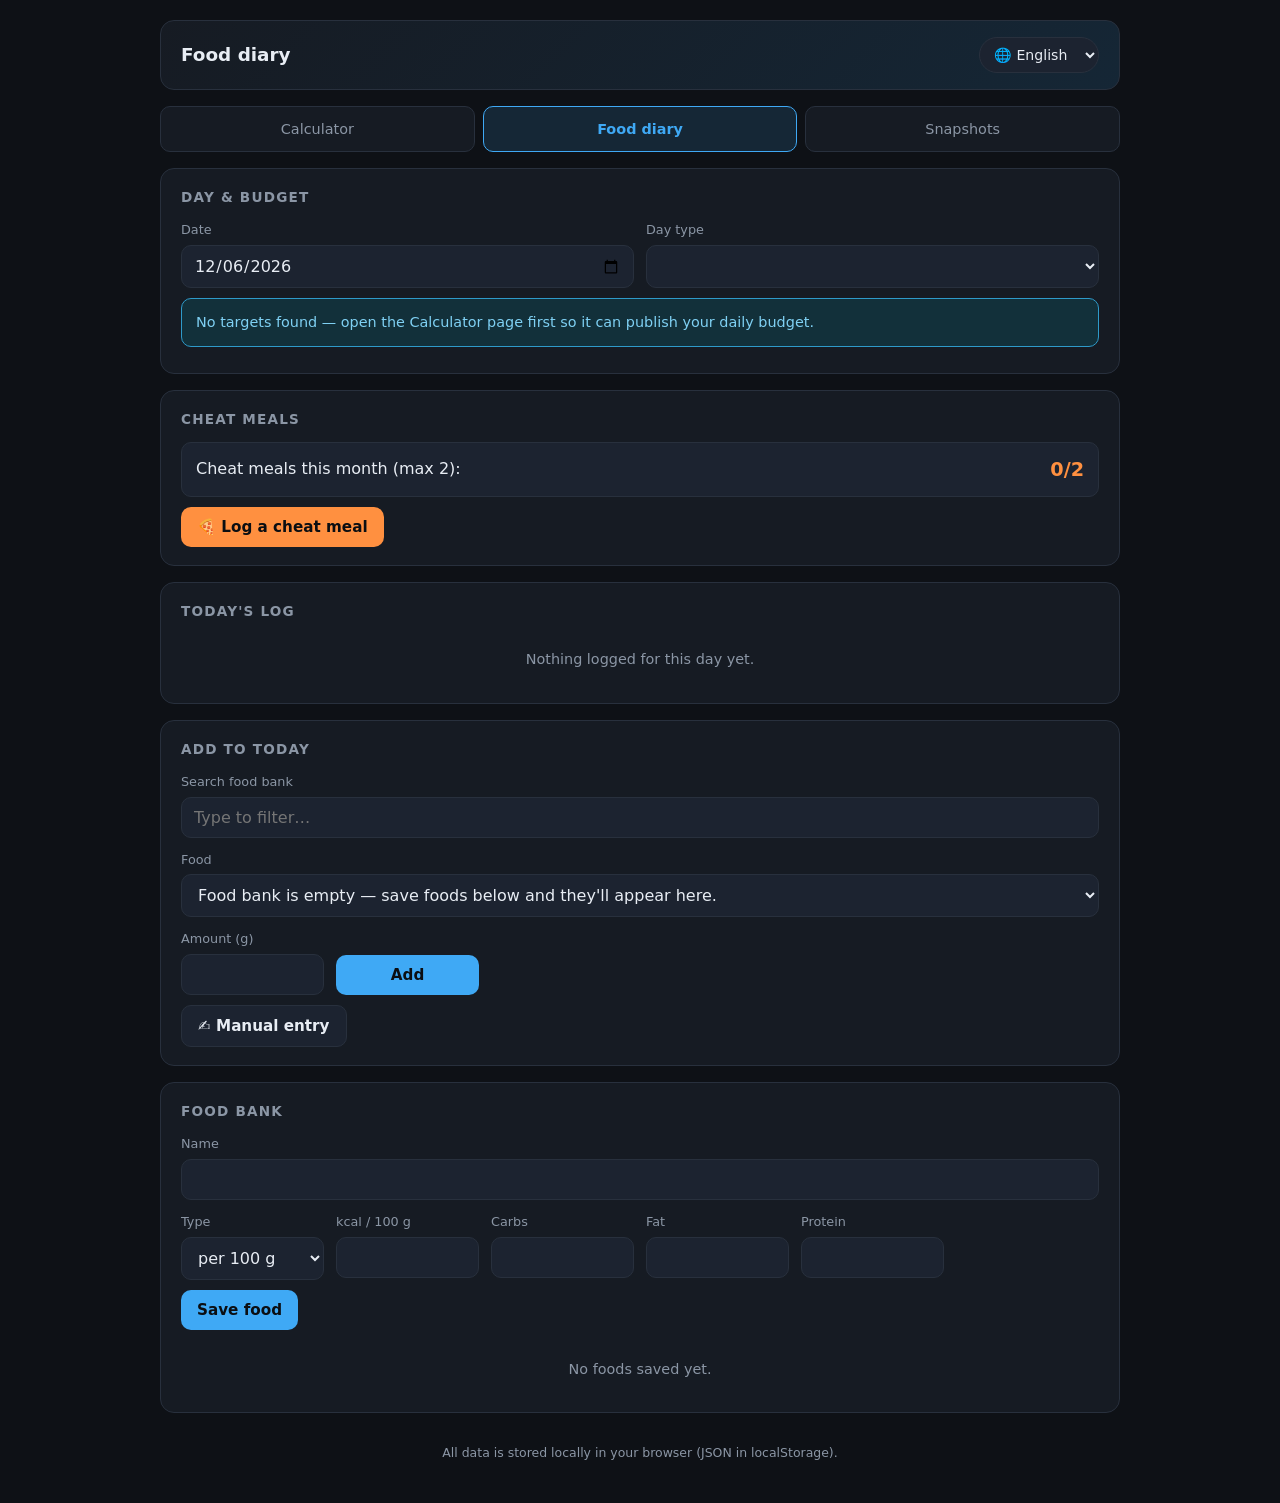
==== diario.html @ 3362e31b "First Commit" ====
<!DOCTYPE html>
<html lang="en">
<head>
<meta charset="UTF-8">
<meta name="viewport" content="width=device-width, initial-scale=1.0">
<title>Food diary</title>
<link rel="stylesheet" href="style.css">
</head>
<body>
<div class="wrap">

  <header>
    <h1 data-i18n="pageTitle">Food diary</h1>
    <select class="lang-select" id="langSelect" aria-label="Language">
      <option value="en">🌐 English</option>
      <option value="es">🌐 Español</option>
      <option value="zh">🌐 中文</option>
    </select>
  </header>

  <nav class="site-nav">
    <a href="index.html" data-i18n="navCalc">Calculator</a>
    <a href="diario.html" class="active" data-i18n="navDiary">Food diary</a>
    <a href="snapshots.html" data-i18n="navSnap">Snapshots</a>
  </nav>

  <!-- Day + budget -->
  <section class="card">
    <h2 data-i18n="secDay">Day & budget</h2>
    <div class="grid">
      <div class="field"><label data-i18n="lblDate">Date</label><input type="date" id="date"></div>
      <div class="field"><label data-i18n="lblDayType">Day type</label><select id="dayType"></select></div>
    </div>
    <div class="notice info" id="noTargets" style="display:none"></div>
    <div class="bars" id="bars"></div>
  </section>

  <!-- Cheat counter -->
  <section class="card">
    <h2 data-i18n="secCheat">Cheat meals</h2>
    <div class="cheat-counter" id="cheatCounter">
      <span id="cheatText"></span>
      <span class="count" id="cheatCount">0/2</span>
    </div>
    <div class="btn-row">
      <button class="btn cheat" id="cheatToggle" data-i18n="cheatBtn">🍕 Log a cheat meal</button>
    </div>
    <div class="subform" id="cheatForm">
      <div class="grid">
        <div class="field field-wide"><label data-i18n="cheatName">What was it?</label><input type="text" id="cheatDesc" maxlength="60"></div>
        <div class="field"><label data-i18n="cheatKcal">Estimated kcal (optional)</label><input type="number" id="cheatKcalIn" min="0" step="10"></div>
      </div>
      <div class="btn-row"><button class="btn cheat" id="cheatAdd" data-i18n="cheatSave">Log it</button></div>
    </div>
  </section>

  <!-- Today's log -->
  <section class="card">
    <h2 data-i18n="secLog">Today's log</h2>
    <div class="table-wrap">
      <table id="logTable" style="display:none">
        <thead><tr>
          <th data-i18n="thFood">Food</th><th data-i18n="thQty">Amount</th>
          <th>kcal</th><th data-i18n="thC">Carbs</th><th data-i18n="thF">Fat</th><th data-i18n="thP">Protein</th><th></th>
        </tr></thead>
        <tbody id="logBody"></tbody>
      </table>
      <div class="empty-msg" id="logEmpty"></div>
    </div>
  </section>

  <!-- Add entry -->
  <section class="card">
    <h2 data-i18n="secAdd">Add to today</h2>
    <div class="grid">
      <div class="field field-wide"><label data-i18n="lblSearch">Search food bank</label>
        <input type="text" id="foodSearch" data-i18n-ph="phSearch" placeholder="Type to filter…"></div>
      <div class="field field-wide"><label data-i18n="lblFood">Food</label><select id="foodSelect"></select></div>
      <div class="field"><label id="qtyLabel" data-i18n="lblQtyG">Amount (g)</label><input type="number" id="qty" min="0" step="1"></div>
      <div class="field" style="align-self:end"><button class="btn block" id="addEntry" data-i18n="btnAdd">Add</button></div>
    </div>
    <div class="btn-row">
      <button class="btn secondary" id="manualToggle" data-i18n="btnManual">✍️ Manual entry</button>
    </div>
    <div class="subform" id="manualForm">
      <div class="grid">
        <div class="field field-wide"><label data-i18n="mName">Name</label><input type="text" id="mName" maxlength="60"></div>
        <div class="field"><label>kcal</label><input type="number" id="mKcal" min="0" step="1"></div>
        <div class="field"><label data-i18n="thC">Carbs</label><input type="number" id="mC" min="0" step="0.1"></div>
        <div class="field"><label data-i18n="thF">Fat</label><input type="number" id="mF" min="0" step="0.1"></div>
        <div class="field"><label data-i18n="thP">Protein</label><input type="number" id="mP" min="0" step="0.1"></div>
      </div>
      <div class="btn-row"><button class="btn" id="mAdd" data-i18n="btnAdd">Add</button></div>
    </div>
  </section>

  <!-- Food bank -->
  <section class="card">
    <h2 data-i18n="secFoods">Food bank</h2>
    <div class="grid">
      <div class="field field-wide"><label data-i18n="fName">Name</label><input type="text" id="fName" maxlength="60"></div>
      <div class="field"><label data-i18n="fUnit">Type</label>
        <select id="fUnit">
          <option value="g" data-i18n="unitG">per 100 g</option>
          <option value="p" data-i18n="unitP">per portion</option>
        </select>
      </div>
      <div class="field" id="fLabelField" style="display:none">
        <label data-i18n="fLabel">Portion label</label>
        <input type="text" id="fLabel" maxlength="20" data-i18n-ph="phLabel" placeholder="1 egg / 1 slice">
      </div>
      <div class="field"><label id="fKcalLabel">kcal</label><input type="number" id="fKcal" min="0" step="1"></div>
      <div class="field"><label data-i18n="thC">Carbs</label><input type="number" id="fC" min="0" step="0.1"></div>
      <div class="field"><label data-i18n="thF">Fat</label><input type="number" id="fF" min="0" step="0.1"></div>
      <div class="field"><label data-i18n="thP">Protein</label><input type="number" id="fP" min="0" step="0.1"></div>
    </div>
    <div class="btn-row"><button class="btn" id="fAdd" data-i18n="fSave">Save food</button></div>
    <div class="table-wrap" style="margin-top:14px">
      <table id="foodTable" style="display:none">
        <thead><tr>
          <th data-i18n="thFood">Food</th><th data-i18n="fUnit">Type</th>
          <th>kcal</th><th data-i18n="thC">C</th><th data-i18n="thF">F</th><th data-i18n="thP">P</th><th></th>
        </tr></thead>
        <tbody id="foodBody"></tbody>
      </table>
      <div class="empty-msg" id="foodEmpty"></div>
    </div>
  </section>

  <footer data-i18n="footer"></footer>
</div>

<script src="app.js"></script>
<script>
(function(){
  "use strict";
  var K = FT.KEYS, r0 = FT.r0, r1 = FT.r1;

  var I18N = {
    en:{
      pageTitle:"Food diary", navCalc:"Calculator", navDiary:"Food diary", navSnap:"Snapshots",
      secDay:"Day & budget", lblDate:"Date", lblDayType:"Day type",
      typeHigh:"High-carb day", typeLow:"Low-carb day", typeBulk:"Bulk day", typeNT:"Daily plan (no training)",
      noTargets:"No targets found — open the Calculator page first so it can publish your daily budget.",
      barKcal:"Calories", barC:"Carbs", barF:"Fat", barP:"Protein", left:"left", over:"over",
      secCheat:"Cheat meals", cheatMonthText:"Cheat meals this month (max 2):",
      cheatBtn:"🍕 Log a cheat meal", cheatName:"What was it?", cheatKcal:"Estimated kcal (optional)",
      cheatSave:"Log it", cheatDefault:"Cheat meal",
      cheatOverConfirm:"Monthly cheat budget (2) is already used. Log it anyway? It will be marked as over-budget.",
      secLog:"Today's log", thFood:"Food", thQty:"Amount", thC:"Carbs", thF:"Fat", thP:"Protein",
      totalRow:"Total", logEmpty:"Nothing logged for this day yet.",
      secAdd:"Add to today", lblSearch:"Search food bank", phSearch:"Type to filter…", lblFood:"Food",
      lblQtyG:"Amount (g)", lblQtyP:"Portions", btnAdd:"Add", btnManual:"✍️ Manual entry", mName:"Name",
      noFoods:"Food bank is empty — save foods below and they'll appear here.",
      valErr:"Fill in the name and the numbers first.", qtyErr:"Enter the amount first.", pickErr:"Pick a food first.",
      secFoods:"Food bank", fName:"Name", fUnit:"Type", unitG:"per 100 g", unitP:"per portion",
      fLabel:"Portion label", phLabel:"1 egg / 1 slice", fSave:"Save food",
      kcalPer100:"kcal / 100 g", kcalPerPortion:"kcal / portion",
      foodEmpty:"No foods saved yet.", perG:"100 g", del:"Delete",
      delFoodConfirm:"Delete this food from the bank? Logged entries stay unchanged.",
      footer:"All data is stored locally in your browser (JSON in localStorage)."
    },
    es:{
      pageTitle:"Diario de comidas", navCalc:"Calculadora", navDiary:"Diario", navSnap:"Registro corporal",
      secDay:"Día y presupuesto", lblDate:"Fecha", lblDayType:"Tipo de día",
      typeHigh:"Día alto en carbos", typeLow:"Día bajo en carbos", typeBulk:"Día de volumen", typeNT:"Plan diario (sin entreno)",
      noTargets:"No hay objetivos — abre primero la Calculadora para que publique tu presupuesto diario.",
      barKcal:"Calorías", barC:"Carbos", barF:"Grasa", barP:"Proteína", left:"restante", over:"exceso",
      secCheat:"Comidas libres", cheatMonthText:"Comidas libres este mes (máx. 2):",
      cheatBtn:"🍕 Registrar comida libre", cheatName:"¿Qué fue?", cheatKcal:"kcal estimadas (opcional)",
      cheatSave:"Registrar", cheatDefault:"Comida libre",
      cheatOverConfirm:"Ya has usado las 2 comidas libres del mes. ¿Registrar igualmente? Se marcará como exceso.",
      secLog:"Registro del día", thFood:"Alimento", thQty:"Cantidad", thC:"Carbos", thF:"Grasa", thP:"Proteína",
      totalRow:"Total", logEmpty:"Nada registrado en este día.",
      secAdd:"Añadir al día", lblSearch:"Buscar en el banco", phSearch:"Escribe para filtrar…", lblFood:"Alimento",
      lblQtyG:"Cantidad (g)", lblQtyP:"Porciones", btnAdd:"Añadir", btnManual:"✍️ Entrada manual", mName:"Nombre",
      noFoods:"El banco está vacío — guarda alimentos abajo y aparecerán aquí.",
      valErr:"Rellena el nombre y los números.", qtyErr:"Introduce la cantidad.", pickErr:"Elige un alimento.",
      secFoods:"Banco de alimentos", fName:"Nombre", fUnit:"Tipo", unitG:"por 100 g", unitP:"por porción",
      fLabel:"Etiqueta de porción", phLabel:"1 huevo / 1 rebanada", fSave:"Guardar alimento",
      kcalPer100:"kcal / 100 g", kcalPerPortion:"kcal / porción",
      foodEmpty:"Sin alimentos guardados.", perG:"100 g", del:"Borrar",
      delFoodConfirm:"¿Borrar este alimento del banco? Las entradas ya registradas no cambian.",
      footer:"Todos los datos se guardan en tu navegador (JSON en localStorage)."
    },
    zh:{
      pageTitle:"饮食日记", navCalc:"计算器", navDiary:"饮食日记", navSnap:"体重快照",
      secDay:"日期与额度", lblDate:"日期", lblDayType:"当日类型",
      typeHigh:"高碳日", typeLow:"低碳日", typeBulk:"增肌日", typeNT:"每日方案（不锻炼）",
      noTargets:"还没有目标数据——请先打开「计算器」页，它会自动发布你的每日额度。",
      barKcal:"热量", barC:"碳水", barF:"脂肪", barP:"蛋白", left:"剩余", over:"超出",
      secCheat:"放纵餐", cheatMonthText:"本月放纵餐（上限 2 次）：",
      cheatBtn:"🍕 记一餐放纵", cheatName:"吃了什么？", cheatKcal:"估算热量 kcal（可不填）",
      cheatSave:"记录", cheatDefault:"放纵餐",
      cheatOverConfirm:"本月 2 次放纵额度已用完。仍要记录吗？将标记为超额。",
      secLog:"当日记录", thFood:"食物", thQty:"数量", thC:"碳水", thF:"脂肪", thP:"蛋白",
      totalRow:"合计", logEmpty:"这一天还没有记录。",
      secAdd:"添加到当日", lblSearch:"搜索食物库", phSearch:"输入名称筛选…", lblFood:"食物",
      lblQtyG:"数量（克）", lblQtyP:"份数", btnAdd:"添加", btnManual:"✍️ 手动录入", mName:"名称",
      noFoods:"食物库是空的——在下方保存食物后就会出现在这里。",
      valErr:"请先填写名称和数值。", qtyErr:"请先填写数量。", pickErr:"请先选择食物。",
      secFoods:"食物库", fName:"名称", fUnit:"计量方式", unitG:"每 100 克", unitP:"每份",
      fLabel:"份的说明", phLabel:"1 颗鸡蛋 / 1 片面包", fSave:"保存食物",
      kcalPer100:"kcal / 100g", kcalPerPortion:"kcal / 每份",
      foodEmpty:"还没有保存的食物。", perG:"100g", del:"删除",
      delFoodConfirm:"从食物库删除该食物？已记录的条目不受影响。",
      footer:"所有数据以 JSON 形式保存在你的浏览器 localStorage 中。"
    }
  };

  var lang = FT.getLang();
  function t(k){ return (I18N[lang]&&I18N[lang][k]) || I18N.en[k] || k; }

  var $ = function(id){ return document.getElementById(id); };
  var el = {
    lang:$("langSelect"), date:$("date"), dayType:$("dayType"),
    noTargets:$("noTargets"), bars:$("bars"),
    cheatCounter:$("cheatCounter"), cheatText:$("cheatText"), cheatCount:$("cheatCount"),
    cheatToggle:$("cheatToggle"), cheatForm:$("cheatForm"), cheatDesc:$("cheatDesc"),
    cheatKcalIn:$("cheatKcalIn"), cheatAdd:$("cheatAdd"),
    logTable:$("logTable"), logBody:$("logBody"), logEmpty:$("logEmpty"),
    foodSearch:$("foodSearch"), foodSelect:$("foodSelect"), qty:$("qty"), qtyLabel:$("qtyLabel"),
    addEntry:$("addEntry"), manualToggle:$("manualToggle"), manualForm:$("manualForm"),
    mName:$("mName"), mKcal:$("mKcal"), mC:$("mC"), mF:$("mF"), mP:$("mP"), mAdd:$("mAdd"),
    fName:$("fName"), fUnit:$("fUnit"), fLabelField:$("fLabelField"), fLabel:$("fLabel"),
    fKcalLabel:$("fKcalLabel"), fKcal:$("fKcal"), fC:$("fC"), fF:$("fF"), fP:$("fP"), fAdd:$("fAdd"),
    foodTable:$("foodTable"), foodBody:$("foodBody"), foodEmpty:$("foodEmpty")
  };

  /* ── data access ── */
  function foods(){ return FT.getJSON(K.foods, []); }
  function saveFoods(a){ FT.setJSON(K.foods, a); }
  function diary(){ return FT.getJSON(K.diary, {}); }
  function saveDiary(d){ FT.setJSON(K.diary, d); }
  function targets(){ return FT.getJSON(K.targets, null); }
  function day(dateStr){
    var d = diary();
    return d[dateStr] || { dayType:null, entries:[] };
  }
  function saveDay(dateStr, obj){
    var d = diary();
    d[dateStr] = obj;
    saveDiary(d);
  }
  function num(v){ var n = parseFloat(v); return isFinite(n)? n : null; }

  /* ── i18n ── */
  function applyI18n(){
    document.documentElement.lang = lang==="zh"?"zh-CN":lang;
    var nodes = document.querySelectorAll("[data-i18n]");
    for(var i=0;i<nodes.length;i++) nodes[i].textContent = t(nodes[i].getAttribute("data-i18n"));
    var phs = document.querySelectorAll("[data-i18n-ph]");
    for(var j=0;j<phs.length;j++) phs[j].placeholder = t(phs[j].getAttribute("data-i18n-ph"));
    el.lang.value = lang;
    el.cheatText.textContent = t("cheatMonthText");
    el.fKcalLabel.textContent = el.fUnit.value==="g" ? t("kcalPer100") : t("kcalPerPortion");
  }

  /* ── day type options from published targets ── */
  var TYPE_LABELS = { high:"typeHigh", low:"typeLow", bulk:"typeBulk", nt:"typeNT" };
  function buildDayTypeOptions(current){
    var tg = targets();
    var keys = tg && tg.types ? Object.keys(tg.types) : [];
    el.noTargets.style.display = keys.length ? "none" : "block";
    el.noTargets.textContent = t("noTargets");
    if(!keys.length){ el.dayType.innerHTML = ""; return null; }
    if(current && keys.indexOf(current) < 0) current = null;
    if(!current) current = keys.indexOf("low")>=0 ? "low" : keys[0];
    el.dayType.innerHTML = keys.map(function(k){
      return '<option value="'+k+'"'+(k===current?' selected':'')+'>'+t(TYPE_LABELS[k]||k)+'</option>';
    }).join("");
    return current;
  }

  /* ── budget bars ── */
  function renderBars(totals, dayTypeKey){
    var tg = targets();
    if(!tg || !tg.types || !dayTypeKey || !tg.types[dayTypeKey]){ el.bars.innerHTML=""; return; }
    var b = tg.types[dayTypeKey];
    var rows = [
      {lbl:t("barKcal"), cur:totals.kcal, max:b.kcal, unit:" kcal"},
      {lbl:t("barC"),    cur:totals.c,    max:b.c,    unit:"g"},
      {lbl:t("barF"),    cur:totals.f,    max:b.f,    unit:"g"},
      {lbl:t("barP"),    cur:totals.p,    max:b.p,    unit:"g"}
    ];
    el.bars.innerHTML = rows.map(function(x){
      var pct = x.max>0 ? Math.min(100, x.cur/x.max*100) : 0;
      var isOver = x.cur > x.max;
      var diff = Math.abs(x.max - x.cur);
      var tail = isOver ? (r0(diff)+x.unit+" "+t("over")) : (r0(diff)+x.unit+" "+t("left"));
      return '<div class="bar-row"><div class="bar-head">'
        + '<span class="lbl">'+x.lbl+'</span>'
        + '<span class="num'+(isOver?' over':'')+'">'+r0(x.cur)+' / '+r0(x.max)+x.unit+' · '+tail+'</span>'
        + '</div><div class="bar"><i class="'+(isOver?'over':'')+'" style="width:'+pct+'%"></i></div></div>';
    }).join("");
  }

  /* ── cheat counting (per calendar month) ── */
  function cheatCountForMonth(dateStr){
    var prefix = dateStr.slice(0,7); // YYYY-MM
    var d = diary(), n = 0;
    for(var k in d){
      if(k.slice(0,7)!==prefix) continue;
      var es = d[k].entries || [];
      for(var i=0;i<es.length;i++) if(es[i].cheat) n++;
    }
    return n;
  }

  /* ── main render ── */
  function currentDate(){ return el.date.value || FT.today(); }

  function render(){
    var dateStr = currentDate();
    var dd = day(dateStr);
    var chosen = buildDayTypeOptions(dd.dayType);
    if(chosen && chosen !== dd.dayType){ dd.dayType = chosen; saveDay(dateStr, dd); }

    // log table + totals
    var totals = {kcal:0,c:0,f:0,p:0};
    var es = dd.entries || [];
    if(!es.length){
      el.logTable.style.display="none";
      el.logEmpty.style.display="block";
      el.logEmpty.textContent = t("logEmpty");
    }else{
      el.logTable.style.display="table";
      el.logEmpty.style.display="none";
      el.logBody.innerHTML = es.map(function(e){
        totals.kcal+=e.kcal; totals.c+=e.c; totals.f+=e.f; totals.p+=e.p;
        var qtyTxt = e.cheat ? "—" : (e.unit==="g" ? r0(e.qty)+"g" : r1(e.qty)+" × "+(e.label||"·"));
        var nameHtml = e.name + (e.cheat ? ' <span class="badge cheat">🍕</span>' : "")
                     + (e.cheatOver ? ' <span class="badge over">+2</span>' : "");
        return '<tr class="'+(e.cheat?'cheat-row':'')+'">'
          + '<td class="name-cell">'+nameHtml+'</td>'
          + '<td>'+qtyTxt+'</td>'
          + '<td>'+r0(e.kcal)+'</td><td>'+r1(e.c)+'</td><td>'+r1(e.f)+'</td><td>'+r1(e.p)+'</td>'
          + '<td><button class="del-btn" data-id="'+e.id+'">✕</button></td></tr>';
      }).join("")
      + '<tr class="total-row"><td class="name-cell">'+t("totalRow")+'</td><td></td>'
      + '<td>'+r0(totals.kcal)+'</td><td>'+r1(totals.c)+'</td><td>'+r1(totals.f)+'</td><td>'+r1(totals.p)+'</td><td></td></tr>';
    }

    renderBars(totals, dd.dayType);

    // cheat counter
    var n = cheatCountForMonth(dateStr);
    el.cheatCount.textContent = n+"/2";
    el.cheatCounter.classList.toggle("maxed", n>=2);

    renderFoodBank();
    renderFoodSelect();
  }

  /* ── food bank rendering ── */
  function renderFoodBank(){
    var fs = foods().slice().sort(function(a,b){ return a.name.localeCompare(b.name); });
    if(!fs.length){
      el.foodTable.style.display="none";
      el.foodEmpty.style.display="block";
      el.foodEmpty.textContent = t("foodEmpty");
      return;
    }
    el.foodTable.style.display="table";
    el.foodEmpty.style.display="none";
    el.foodBody.innerHTML = fs.map(function(f){
      var unitTxt = f.unit==="g" ? t("perG") : (f.label || t("unitP"));
      return '<tr><td class="name-cell">'+f.name+'</td><td>'+unitTxt+'</td>'
        + '<td>'+r0(f.kcal)+'</td><td>'+r1(f.c)+'</td><td>'+r1(f.f)+'</td><td>'+r1(f.p)+'</td>'
        + '<td><button class="del-btn" data-fid="'+f.id+'">'+t("del")+'</button></td></tr>';
    }).join("");
  }

  function renderFoodSelect(){
    var q = (el.foodSearch.value||"").toLowerCase();
    var fs = foods().filter(function(f){ return f.name.toLowerCase().indexOf(q)>=0; })
                    .sort(function(a,b){ return a.name.localeCompare(b.name); });
    if(!foods().length){
      el.foodSelect.innerHTML = '<option value="">'+t("noFoods")+'</option>';
      return;
    }
    var prev = el.foodSelect.value;
    el.foodSelect.innerHTML = fs.map(function(f){
      var tag = f.unit==="g" ? " (100g)" : (f.label? " ("+f.label+")" : "");
      return '<option value="'+f.id+'">'+f.name+tag+'</option>';
    }).join("") || '<option value=""></option>';
    if(prev) el.foodSelect.value = prev;
    updateQtyLabel();
  }

  function updateQtyLabel(){
    var f = foods().find(function(x){ return x.id===el.foodSelect.value; });
    el.qtyLabel.textContent = (!f || f.unit==="g") ? t("lblQtyG") : t("lblQtyP");
  }

  /* ── events ── */
  el.lang.addEventListener("change", function(){
    lang = el.lang.value; FT.setLang(lang); applyI18n(); render();
  });
  el.date.addEventListener("change", render);
  el.dayType.addEventListener("change", function(){
    var dateStr = currentDate(), dd = day(dateStr);
    dd.dayType = el.dayType.value; saveDay(dateStr, dd); render();
  });

  el.foodSearch.addEventListener("input", renderFoodSelect);
  el.foodSelect.addEventListener("change", updateQtyLabel);

  el.addEntry.addEventListener("click", function(){
    var f = foods().find(function(x){ return x.id===el.foodSelect.value; });
    if(!f){ alert(t("pickErr")); return; }
    var q = num(el.qty.value);
    if(q===null || q<=0){ alert(t("qtyErr")); return; }
    var factor = f.unit==="g" ? q/100 : q;
    var dateStr = currentDate(), dd = day(dateStr);
    dd.entries.push({ id:FT.uid(), name:f.name, unit:f.unit, label:f.label||"", qty:q,
      kcal:f.kcal*factor, c:f.c*factor, f:f.f*factor, p:f.p*factor });
    saveDay(dateStr, dd);
    el.qty.value=""; render();
  });

  el.manualToggle.addEventListener("click", function(){ el.manualForm.classList.toggle("show"); });
  el.mAdd.addEventListener("click", function(){
    var name = (el.mName.value||"").trim();
    var kc = num(el.mKcal.value);
    if(!name || kc===null){ alert(t("valErr")); return; }
    var dateStr = currentDate(), dd = day(dateStr);
    dd.entries.push({ id:FT.uid(), name:name, unit:"manual", qty:1,
      kcal:kc, c:num(el.mC.value)||0, f:num(el.mF.value)||0, p:num(el.mP.value)||0 });
    saveDay(dateStr, dd);
    el.mName.value=el.mKcal.value=el.mC.value=el.mF.value=el.mP.value="";
    el.manualForm.classList.remove("show");
    render();
  });

  el.cheatToggle.addEventListener("click", function(){ el.cheatForm.classList.toggle("show"); });
  el.cheatAdd.addEventListener("click", function(){
    var dateStr = currentDate();
    var n = cheatCountForMonth(dateStr);
    var over = n >= 2;
    if(over && !confirm(t("cheatOverConfirm"))) return;
    var kc = num(el.cheatKcalIn.value) || 0;
    var name = (el.cheatDesc.value||"").trim() || t("cheatDefault");
    var dd = day(dateStr);
    dd.entries.push({ id:FT.uid(), name:name, cheat:true, cheatOver:over, unit:"manual", qty:1,
      kcal:kc, c:0, f:0, p:0 });
    saveDay(dateStr, dd);
    el.cheatDesc.value=""; el.cheatKcalIn.value="";
    el.cheatForm.classList.remove("show");
    render();
  });

  el.logBody.addEventListener("click", function(e){
    var btn = e.target.closest(".del-btn"); if(!btn) return;
    var dateStr = currentDate(), dd = day(dateStr);
    dd.entries = dd.entries.filter(function(x){ return x.id!==btn.getAttribute("data-id"); });
    saveDay(dateStr, dd); render();
  });

  el.fUnit.addEventListener("change", function(){
    el.fLabelField.style.display = el.fUnit.value==="p" ? "" : "none";
    el.fKcalLabel.textContent = el.fUnit.value==="g" ? t("kcalPer100") : t("kcalPerPortion");
  });
  el.fAdd.addEventListener("click", function(){
    var name = (el.fName.value||"").trim();
    var kc = num(el.fKcal.value);
    if(!name || kc===null){ alert(t("valErr")); return; }
    var fs = foods();
    fs.push({ id:FT.uid(), name:name, unit:el.fUnit.value,
      label: el.fUnit.value==="p" ? ((el.fLabel.value||"").trim()) : "",
      kcal:kc, c:num(el.fC.value)||0, f:num(el.fF.value)||0, p:num(el.fP.value)||0 });
    saveFoods(fs);
    el.fName.value=el.fKcal.value=el.fC.value=el.fF.value=el.fP.value=el.fLabel.value="";
    render();
  });
  el.foodBody.addEventListener("click", function(e){
    var btn = e.target.closest(".del-btn"); if(!btn) return;
    if(!confirm(t("delFoodConfirm"))) return;
    saveFoods(foods().filter(function(x){ return x.id!==btn.getAttribute("data-fid"); }));
    render();
  });

  /* ── init ── */
  el.date.value = FT.today();
  applyI18n();
  render();
})();
</script>
</body>
</html>
---- style.css ----
/* Shared styles — diary & snapshots pages */
:root{
  --bg:#0e1116; --panel:#161b23; --panel-2:#1c2330; --line:#28303d;
  --text:#e8edf4; --muted:#8b96a5;
  --accent:#3fa9f5; --accent-soft:rgba(63,169,245,.14);
  --warn-bg:#3a2a12; --warn-border:#c98a2e; --warn-text:#f3c069;
  --ok:#8fe0ae; --bad:#f08a8a; --cheat:#ff9040;
  --radius:14px;
}
*{box-sizing:border-box;margin:0;padding:0}
body{
  background:var(--bg); color:var(--text);
  font-family:"Segoe UI","PingFang SC","Hiragino Sans GB","Microsoft YaHei","Noto Sans SC",system-ui,sans-serif;
  line-height:1.55; padding:20px 14px 40px;
}
.wrap{max-width:960px;margin:0 auto;display:flex;flex-direction:column;gap:16px}

header{
  display:flex;flex-wrap:wrap;align-items:center;justify-content:space-between;gap:12px;
  padding:16px 20px;background:linear-gradient(135deg,var(--panel),var(--accent-soft));
  border:1px solid var(--line);border-radius:var(--radius);
}
header h1{font-size:1.15rem;font-weight:700}
.lang-select{
  padding:8px 10px;border-radius:999px;border:1px solid var(--line);
  background:var(--panel-2);color:var(--text);font-family:inherit;font-size:.88rem;outline:none;cursor:pointer;
}

.site-nav{display:flex;gap:8px}
.site-nav a{
  flex:1;text-align:center;padding:11px 6px;background:var(--panel);
  border:1px solid var(--line);border-radius:10px;color:var(--muted);
  text-decoration:none;font-size:.9rem;
}
.site-nav a.active{color:var(--accent);border-color:var(--accent);font-weight:700;background:var(--accent-soft)}

.card{background:var(--panel);border:1px solid var(--line);border-radius:var(--radius);padding:18px 20px}
.card h2{font-size:.85rem;font-weight:600;color:var(--muted);letter-spacing:1.2px;text-transform:uppercase;margin-bottom:12px}

.grid{display:grid;grid-template-columns:repeat(auto-fit,minmax(130px,1fr));gap:12px}
.field label{display:block;font-size:.8rem;color:var(--muted);margin-bottom:5px}
.field input,.field select{
  width:100%;padding:10px 12px;font-size:1rem;font-family:inherit;
  background:var(--panel-2);color:var(--text);border:1px solid var(--line);border-radius:10px;outline:none;
}
.field input:focus,.field select:focus{border-color:var(--accent)}
.field-wide{grid-column:1/-1}

.btn{
  padding:11px 16px;border:none;border-radius:10px;cursor:pointer;
  background:var(--accent);color:#0b0e12;font-size:.95rem;font-weight:700;font-family:inherit;
}
.btn:active{filter:brightness(.85)}
.btn.secondary{background:var(--panel-2);color:var(--text);border:1px solid var(--line);font-weight:600}
.btn.cheat{background:var(--cheat)}
.btn.block{width:100%}
.btn-row{display:flex;gap:10px;flex-wrap:wrap;margin-top:10px}

.table-wrap{overflow-x:auto}
table{width:100%;border-collapse:collapse;font-size:.85rem;min-width:520px}
th,td{padding:9px 8px;text-align:center;border-bottom:1px solid var(--line);white-space:nowrap}
th{color:var(--muted);font-weight:600;font-size:.78rem}
td{font-variant-numeric:tabular-nums}
td.name-cell{text-align:left;white-space:normal;min-width:120px}
tr.total-row td{font-weight:700;border-top:2px solid var(--line)}
tr.cheat-row td{color:var(--cheat)}
.del-btn{border:none;background:transparent;color:#e06060;cursor:pointer;font-size:.85rem;font-family:inherit;padding:4px 8px}
.empty-msg{color:var(--muted);text-align:center;padding:14px 0;font-size:.9rem}

.badge{display:inline-block;padding:2px 10px;border-radius:999px;font-size:.72rem;font-weight:700}
.badge.cheat{background:rgba(255,144,64,.16);color:#ffb27a}
.badge.over{background:rgba(240,138,138,.16);color:var(--bad)}

/* budget bars */
.bars{display:flex;flex-direction:column;gap:10px;margin-top:8px}
.bar-row .bar-head{display:flex;justify-content:space-between;font-size:.85rem;margin-bottom:4px}
.bar-head .lbl{color:var(--muted)}
.bar-head .num{font-variant-numeric:tabular-nums}
.bar-head .num.over{color:var(--bad);font-weight:700}
.bar{height:9px;background:var(--panel-2);border-radius:999px;overflow:hidden;border:1px solid var(--line)}
.bar > i{display:block;height:100%;background:var(--accent);border-radius:999px;transition:width .25s}
.bar > i.over{background:var(--bad)}

.notice{
  padding:12px 14px;border-radius:10px;font-size:.9rem;margin-top:10px;
  background:var(--warn-bg);border:1px solid var(--warn-border);color:var(--warn-text);
}
.notice.info{background:#12303a;border-color:#2e9ac9;color:#7fd0f3}
.notice a{color:inherit}

.cheat-counter{
  display:flex;align-items:center;justify-content:space-between;gap:10px;flex-wrap:wrap;
  padding:12px 14px;border-radius:10px;background:var(--panel-2);border:1px solid var(--line);
}
.cheat-counter .count{font-size:1.2rem;font-weight:800;color:var(--cheat);font-variant-numeric:tabular-nums}
.cheat-counter.maxed{border-color:var(--cheat)}

.delta-pos{color:var(--bad)}
.delta-neg{color:var(--ok)}
.stats-line{font-size:.9rem;color:var(--muted);margin-top:10px}
.stats-line b{color:var(--text);font-variant-numeric:tabular-nums}

.subform{
  margin-top:12px;padding:14px;border-radius:10px;background:var(--panel-2);
  border:1px dashed var(--line);display:none;
}
.subform.show{display:block}

footer{padding:14px 0 0;text-align:center;font-size:.78rem;color:var(--muted)}

@media (max-width:560px){
  body{padding:12px 10px 30px}
  .card{padding:15px 14px}
  header h1{font-size:1rem}
}
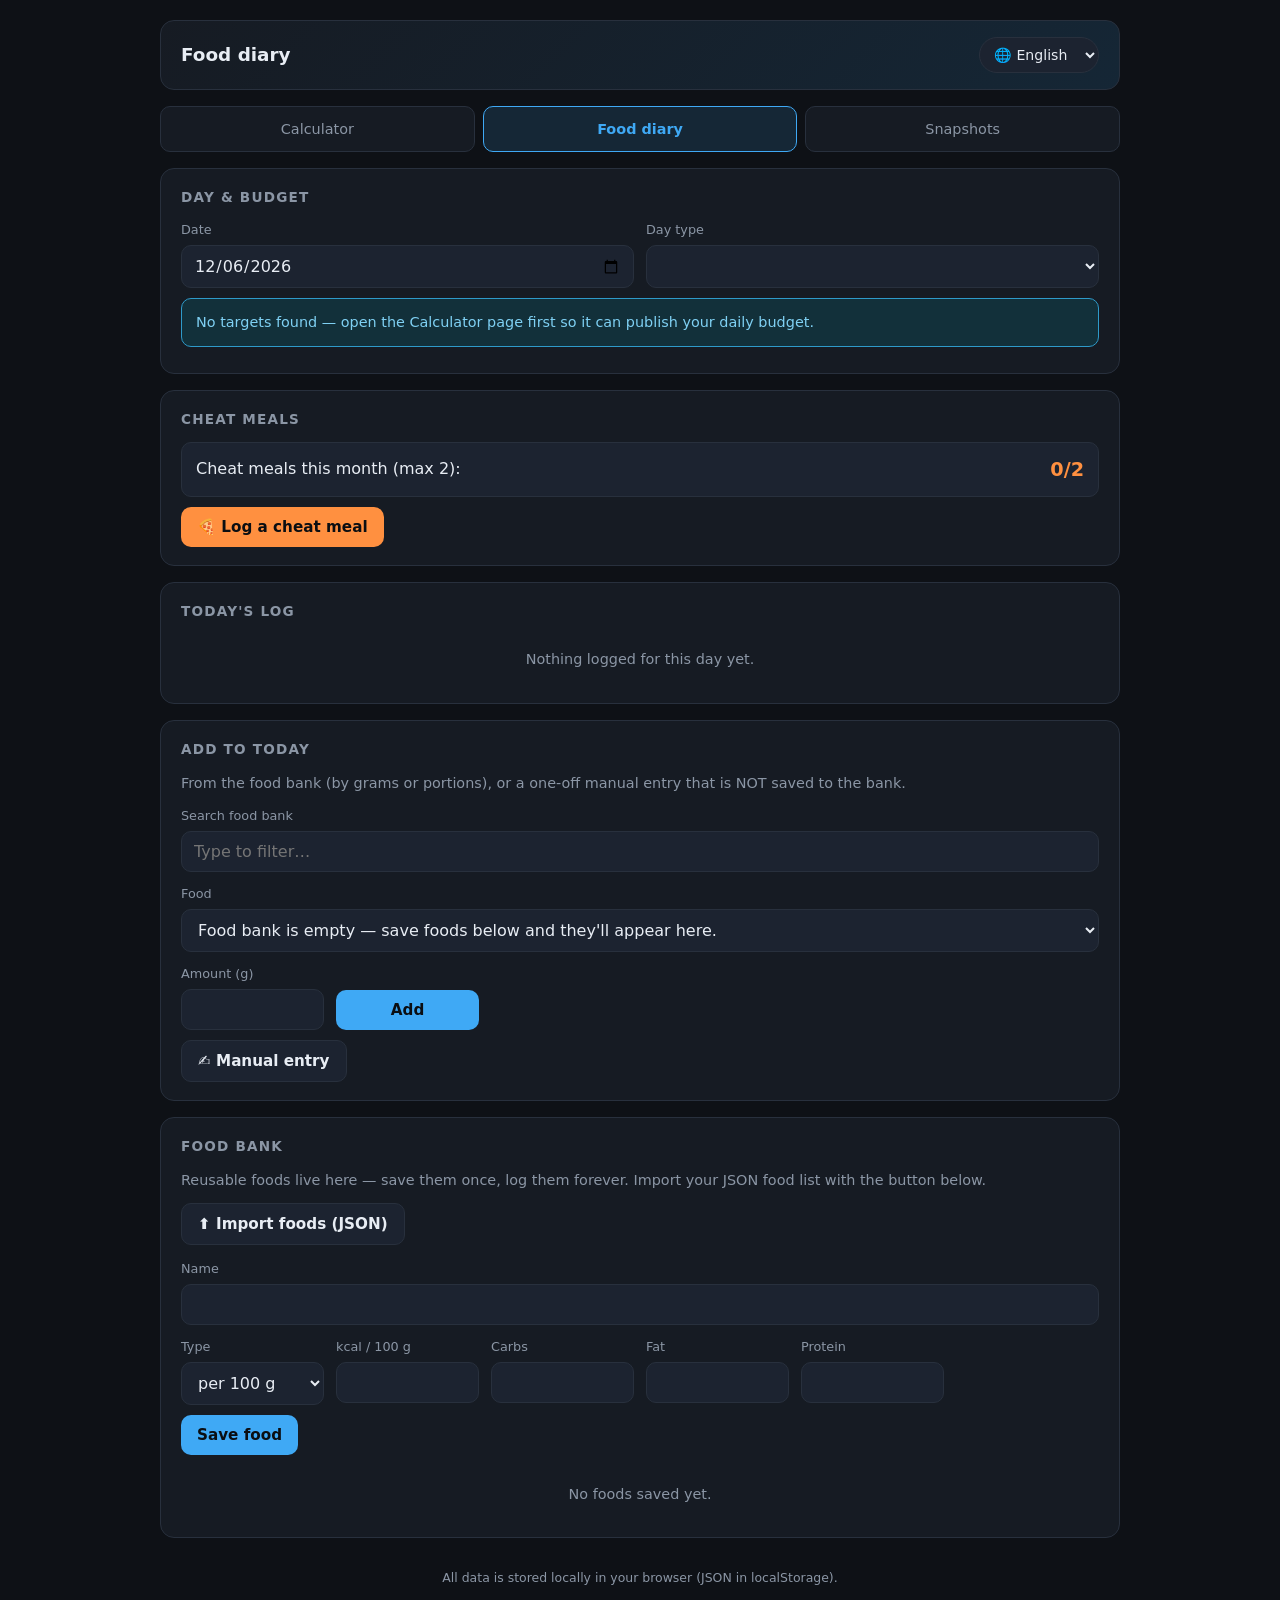
==== commit 081df37d: "Update diario.html" ====
--- a/diario.html
+++ b/diario.html
@@ -72,6 +72,7 @@
   <!-- Add entry -->
   <section class="card">
     <h2 data-i18n="secAdd">Add to today</h2>
+    <p class="stats-line" data-i18n="hintAdd" style="margin:0 0 12px"></p>
     <div class="grid">
       <div class="field field-wide"><label data-i18n="lblSearch">Search food bank</label>
         <input type="text" id="foodSearch" data-i18n-ph="phSearch" placeholder="Type to filter…"></div>
@@ -97,6 +98,11 @@
   <!-- Food bank -->
   <section class="card">
     <h2 data-i18n="secFoods">Food bank</h2>
+    <p class="stats-line" data-i18n="hintFoods" style="margin:0 0 12px"></p>
+    <div class="btn-row" style="margin:0 0 14px">
+      <button class="btn secondary" id="impFoodsBtn" data-i18n="impFoods">⬆️ Import foods (JSON)</button>
+      <input type="file" id="impFoodsFile" accept="application/json" style="display:none">
+    </div>
     <div class="grid">
       <div class="field field-wide"><label data-i18n="fName">Name</label><input type="text" id="fName" maxlength="60"></div>
       <div class="field"><label data-i18n="fUnit">Type</label>
@@ -158,6 +164,11 @@
       kcalPer100:"kcal / 100 g", kcalPerPortion:"kcal / portion",
       foodEmpty:"No foods saved yet.", perG:"100 g", del:"Delete",
       delFoodConfirm:"Delete this food from the bank? Logged entries stay unchanged.",
+      hintAdd:"From the food bank (by grams or portions), or a one-off manual entry that is NOT saved to the bank.",
+      hintFoods:"Reusable foods live here — save them once, log them forever. Import your JSON food list with the button below.",
+      impFoods:"⬆️ Import foods (JSON)",
+      impFoodsOk:"Imported {n} foods ({m} skipped as duplicates).",
+      impFoodsErr:"Invalid file — expected the foods JSON.",
       footer:"All data is stored locally in your browser (JSON in localStorage)."
     },
     es:{
@@ -181,6 +192,11 @@
       kcalPer100:"kcal / 100 g", kcalPerPortion:"kcal / porción",
       foodEmpty:"Sin alimentos guardados.", perG:"100 g", del:"Borrar",
       delFoodConfirm:"¿Borrar este alimento del banco? Las entradas ya registradas no cambian.",
+      hintAdd:"Desde el banco (por gramos o porciones), o una entrada manual puntual que NO se guarda en el banco.",
+      hintFoods:"Aquí viven los alimentos reutilizables — guárdalos una vez, regístralos siempre. Importa tu JSON con el botón.",
+      impFoods:"⬆️ Importar alimentos (JSON)",
+      impFoodsOk:"Importados {n} alimentos ({m} omitidos por duplicados).",
+      impFoodsErr:"Archivo no válido — se esperaba el JSON de alimentos.",
       footer:"Todos los datos se guardan en tu navegador (JSON en localStorage)."
     },
     zh:{
@@ -204,12 +220,18 @@
       kcalPer100:"kcal / 100g", kcalPerPortion:"kcal / 每份",
       foodEmpty:"还没有保存的食物。", perG:"100g", del:"删除",
       delFoodConfirm:"从食物库删除该食物？已记录的条目不受影响。",
+      hintAdd:"从食物库选（按克或按份），或用「手动录入」记一次性的外食——手动条目不会存进食物库。",
+      hintFoods:"这里是可复用的常用食物——保存一次，以后天天能选。用下方按钮导入你的食物 JSON。",
+      impFoods:"⬆️ 导入食物 (JSON)",
+      impFoodsOk:"已导入 {n} 种食物（{m} 种重名跳过）。",
+      impFoodsErr:"文件无效——需要食物 JSON。",
       footer:"所有数据以 JSON 形式保存在你的浏览器 localStorage 中。"
     }
   };
 
   var lang = FT.getLang();
   function t(k){ return (I18N[lang]&&I18N[lang][k]) || I18N.en[k] || k; }
+  function tf(k,vars){ var s=t(k); for(var x in vars){ s=s.split("{"+x+"}").join(vars[x]); } return s; }
 
   var $ = function(id){ return document.getElementById(id); };
   var el = {
@@ -224,7 +246,8 @@
     mName:$("mName"), mKcal:$("mKcal"), mC:$("mC"), mF:$("mF"), mP:$("mP"), mAdd:$("mAdd"),
     fName:$("fName"), fUnit:$("fUnit"), fLabelField:$("fLabelField"), fLabel:$("fLabel"),
     fKcalLabel:$("fKcalLabel"), fKcal:$("fKcal"), fC:$("fC"), fF:$("fF"), fP:$("fP"), fAdd:$("fAdd"),
-    foodTable:$("foodTable"), foodBody:$("foodBody"), foodEmpty:$("foodEmpty")
+    foodTable:$("foodTable"), foodBody:$("foodBody"), foodEmpty:$("foodEmpty"),
+    impFoodsBtn:$("impFoodsBtn"), impFoodsFile:$("impFoodsFile")
   };
 
   /* ── data access ── */
@@ -480,6 +503,41 @@
     render();
   });
 
+  /* ── food bank import (accepts full backup or a bare foods array) ── */
+  el.impFoodsBtn.addEventListener("click", function(){ el.impFoodsFile.click(); });
+  el.impFoodsFile.addEventListener("change", function(){
+    var file = el.impFoodsFile.files[0]; if(!file) return;
+    var reader = new FileReader();
+    reader.onload = function(){
+      try{
+        var parsed = JSON.parse(reader.result);
+        var list = Array.isArray(parsed) ? parsed
+                 : (parsed && parsed.data && Array.isArray(parsed.data.ft_foods_v1)) ? parsed.data.ft_foods_v1
+                 : (parsed && Array.isArray(parsed.ft_foods_v1)) ? parsed.ft_foods_v1
+                 : null;
+        if(!list) throw new Error("bad");
+        var fs = foods();
+        var names = {};
+        fs.forEach(function(f){ names[f.name.toLowerCase()] = true; });
+        var added = 0, skipped = 0;
+        list.forEach(function(x){
+          if(!x || !x.name || (x.unit!=="g" && x.unit!=="p") || typeof x.kcal!=="number"){ skipped++; return; }
+          if(names[String(x.name).toLowerCase()]){ skipped++; return; }
+          names[String(x.name).toLowerCase()] = true;
+          fs.push({ id:FT.uid(), name:String(x.name), unit:x.unit, label:x.label||"",
+                    kcal:x.kcal, c:(typeof x.c==="number"?x.c:0),
+                    f:(typeof x.f==="number"?x.f:0), p:(typeof x.p==="number"?x.p:0) });
+          added++;
+        });
+        saveFoods(fs);
+        alert(tf("impFoodsOk",{n:added,m:skipped}));
+        render();
+      }catch(e){ alert(t("impFoodsErr")); }
+      el.impFoodsFile.value = "";
+    };
+    reader.readAsText(file);
+  });
+
   /* ── init ── */
   el.date.value = FT.today();
   applyI18n();
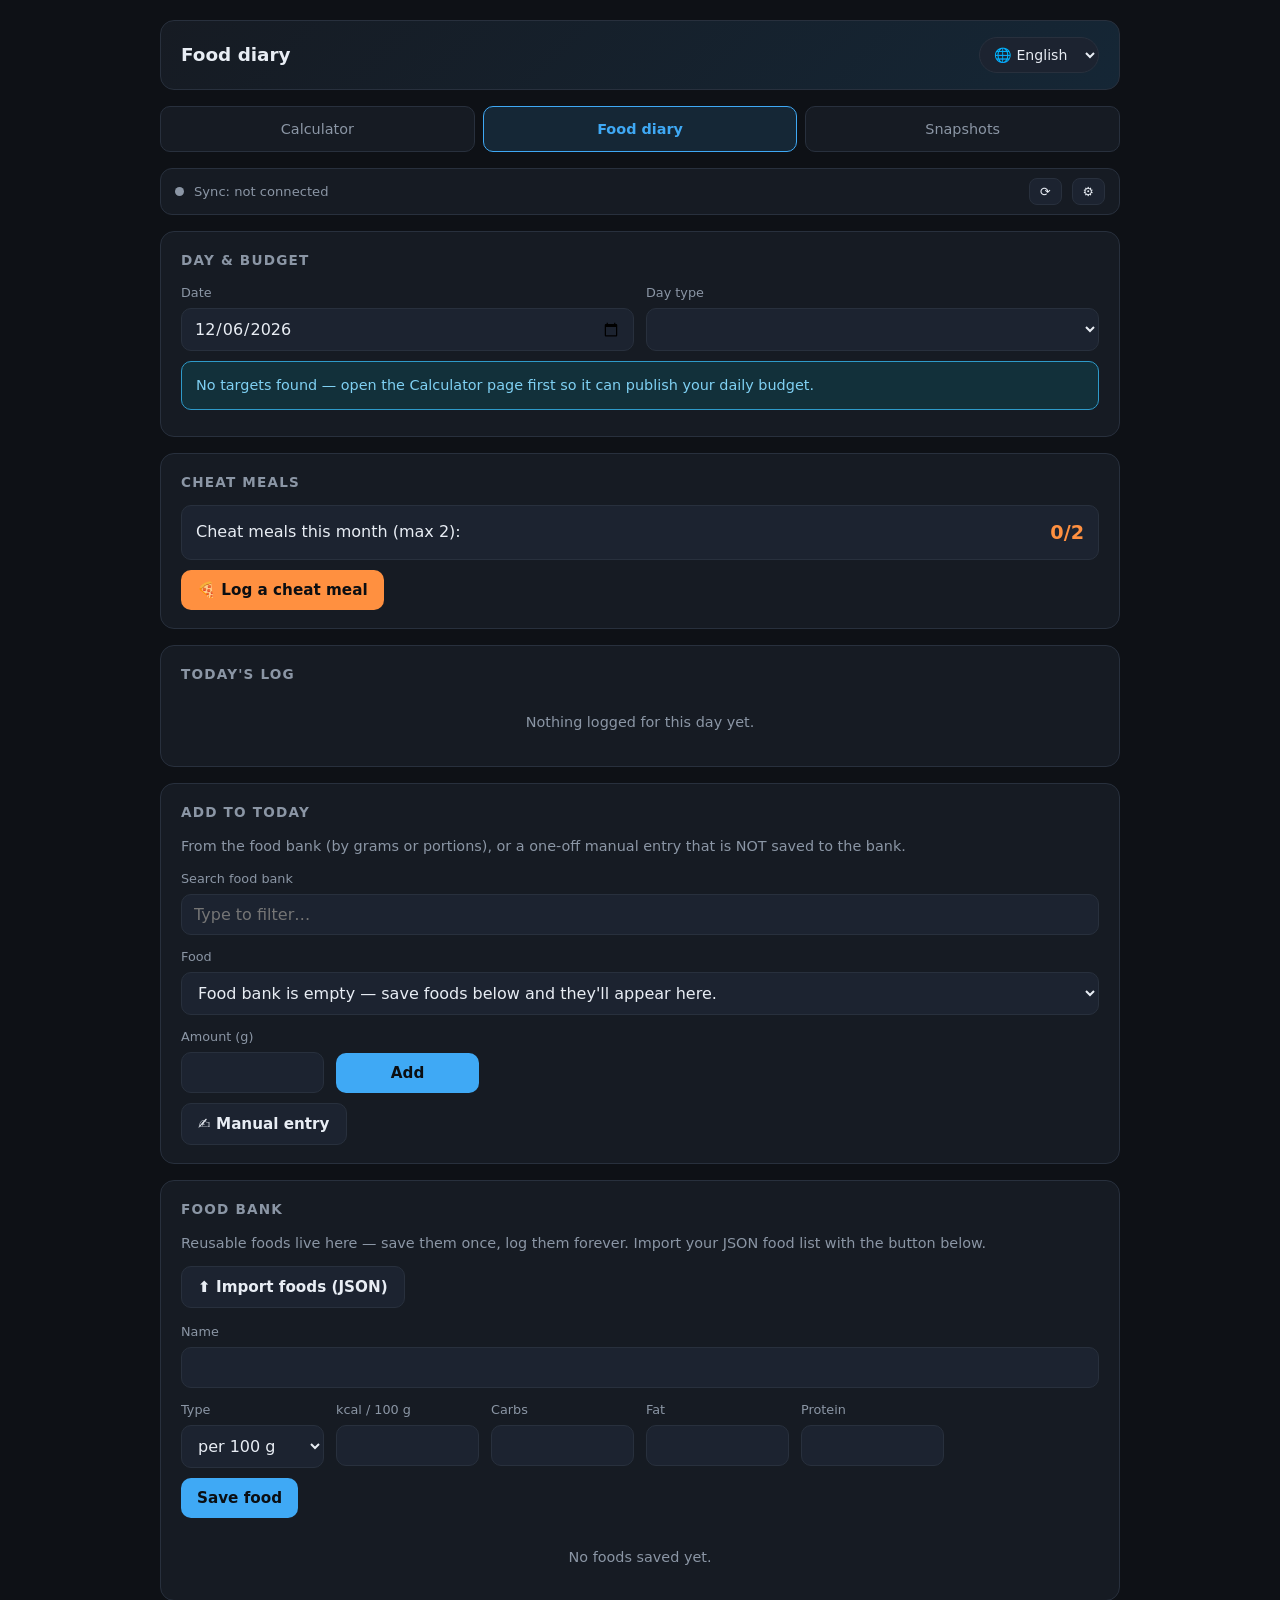
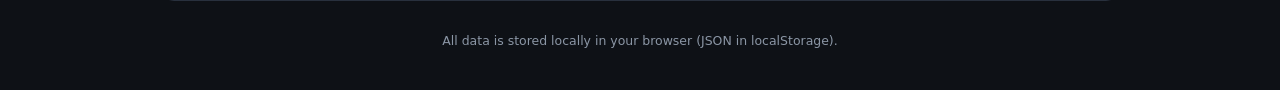
==== commit 208f9043: "Added sync and login options" ====
--- a/diario.html
+++ b/diario.html
@@ -544,5 +544,6 @@
   render();
 })();
 </script>
+<script src="sync.js"></script>
 </body>
 </html>
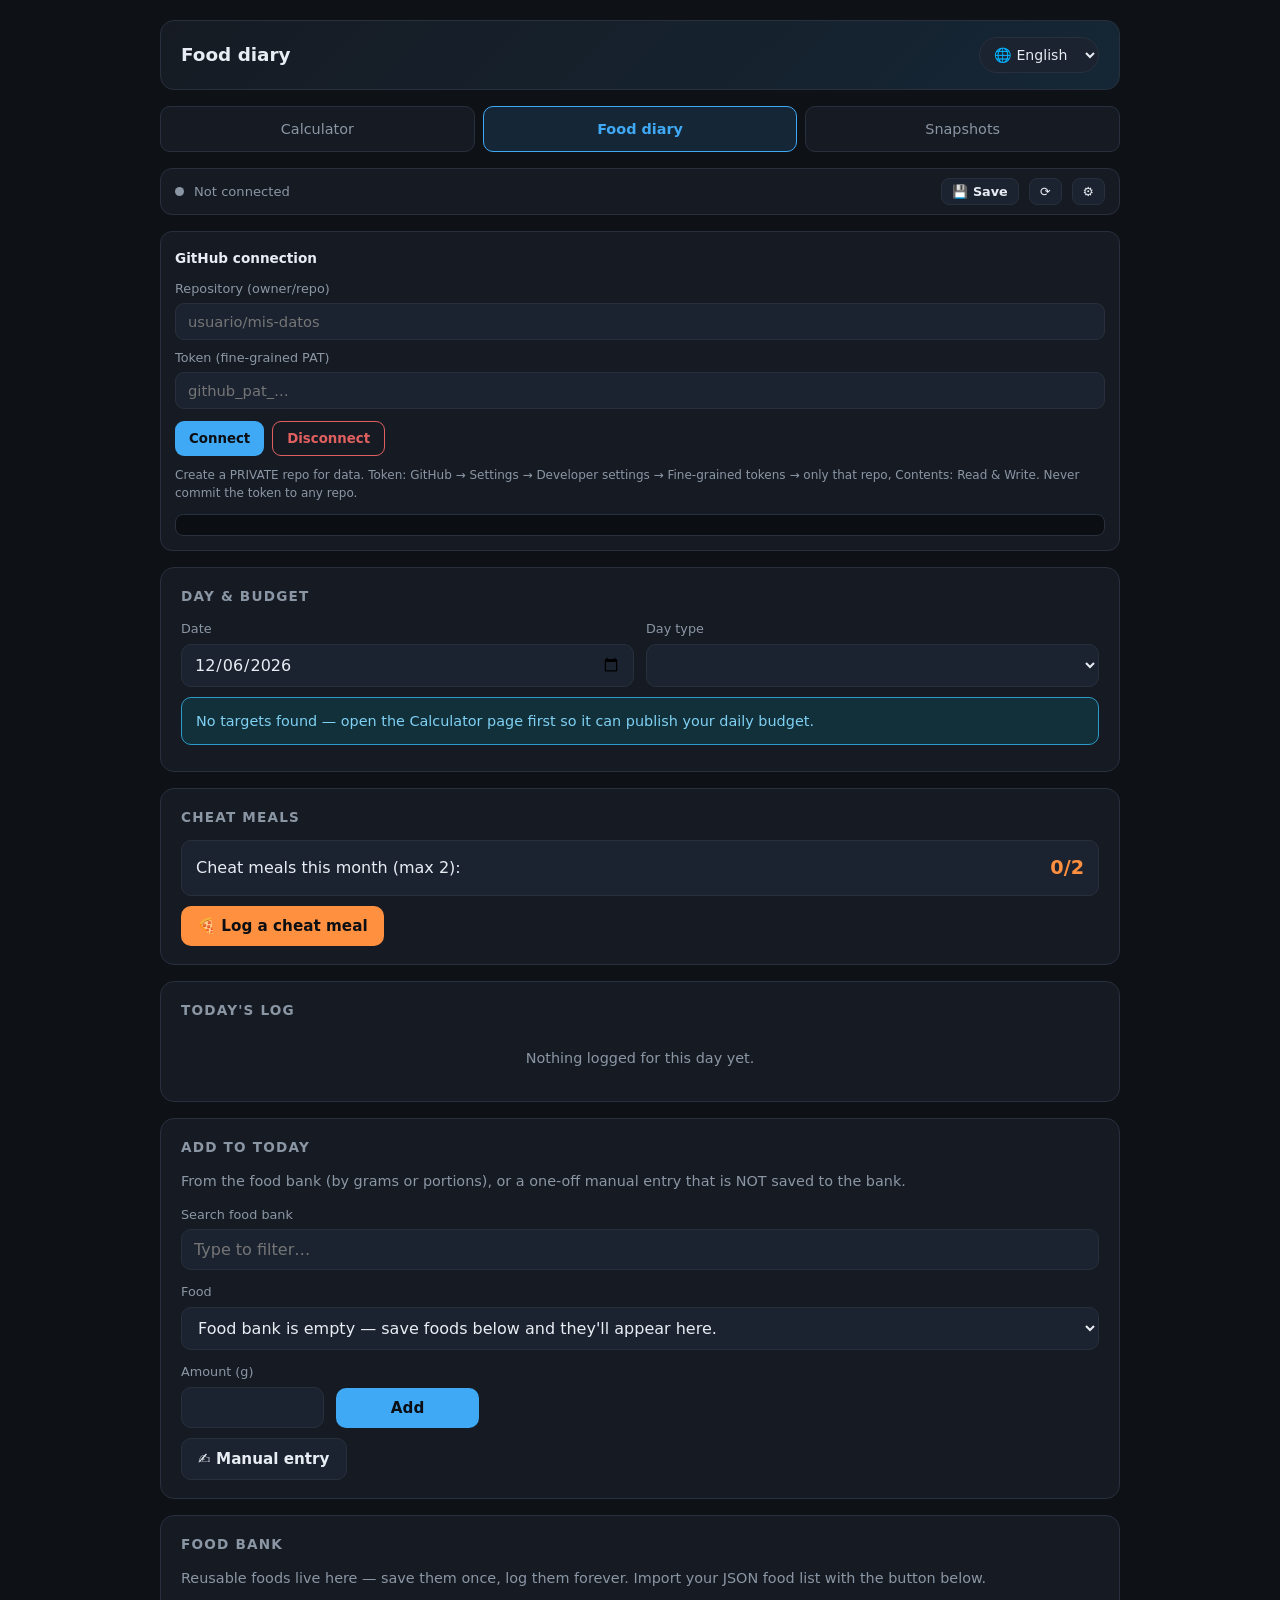
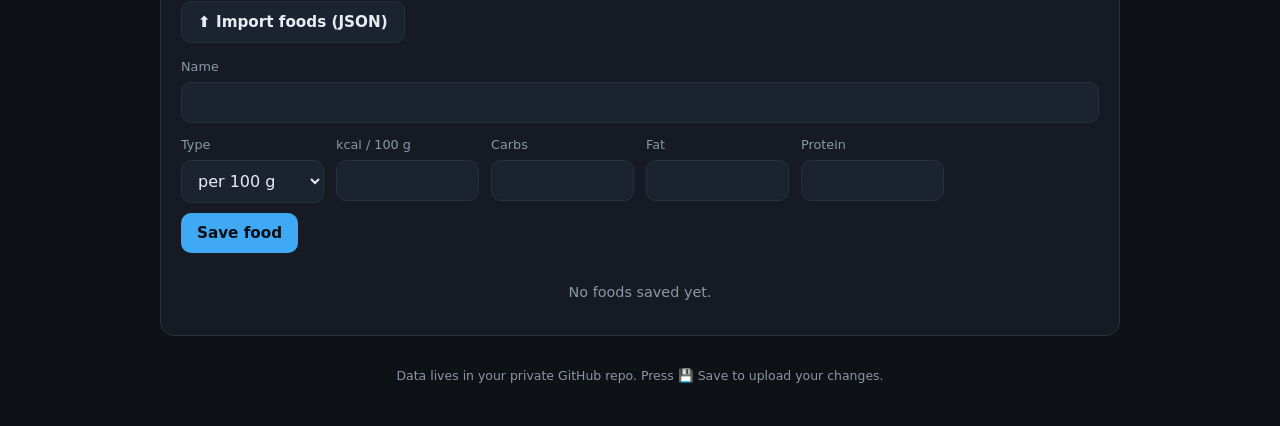
==== commit 93d0a6e3: "Manual save engine v3: boton guardar, sin localStorage, lectura directa de GitHub" ====
--- a/diario.html
+++ b/diario.html
@@ -137,8 +137,9 @@
 </div>
 
 <script src="app.js"></script>
+<script src="sync.js?v=7"></script>
 <script>
-(function(){
+window.__appBoot = function(){   /* started by sync.js v3 after GitHub data is loaded */
   "use strict";
   var K = FT.KEYS, r0 = FT.r0, r1 = FT.r1;
 
@@ -169,7 +170,7 @@
       impFoods:"⬆️ Import foods (JSON)",
       impFoodsOk:"Imported {n} foods ({m} skipped as duplicates).",
       impFoodsErr:"Invalid file — expected the foods JSON.",
-      footer:"All data is stored locally in your browser (JSON in localStorage)."
+      footer:"Data lives in your private GitHub repo. Press 💾 Save to upload your changes."
     },
     es:{
       pageTitle:"Diario de comidas", navCalc:"Calculadora", navDiary:"Diario", navSnap:"Registro corporal",
@@ -197,7 +198,7 @@
       impFoods:"⬆️ Importar alimentos (JSON)",
       impFoodsOk:"Importados {n} alimentos ({m} omitidos por duplicados).",
       impFoodsErr:"Archivo no válido — se esperaba el JSON de alimentos.",
-      footer:"Todos los datos se guardan en tu navegador (JSON en localStorage)."
+      footer:"Los datos viven en tu repositorio privado de GitHub. Pulsa 💾 Guardar para subir los cambios."
     },
     zh:{
       pageTitle:"饮食日记", navCalc:"计算器", navDiary:"饮食日记", navSnap:"体重快照",
@@ -225,7 +226,7 @@
       impFoods:"⬆️ 导入食物 (JSON)",
       impFoodsOk:"已导入 {n} 种食物（{m} 种重名跳过）。",
       impFoodsErr:"文件无效——需要食物 JSON。",
-      footer:"所有数据以 JSON 形式保存在你的浏览器 localStorage 中。"
+      footer:"数据保存在你的 GitHub 私有仓库。修改后记得按 💾 保存上传。"
     }
   };
 
@@ -542,8 +543,7 @@
   el.date.value = FT.today();
   applyI18n();
   render();
-})();
+};
 </script>
-<script src="sync.js"></script>
 </body>
 </html>
